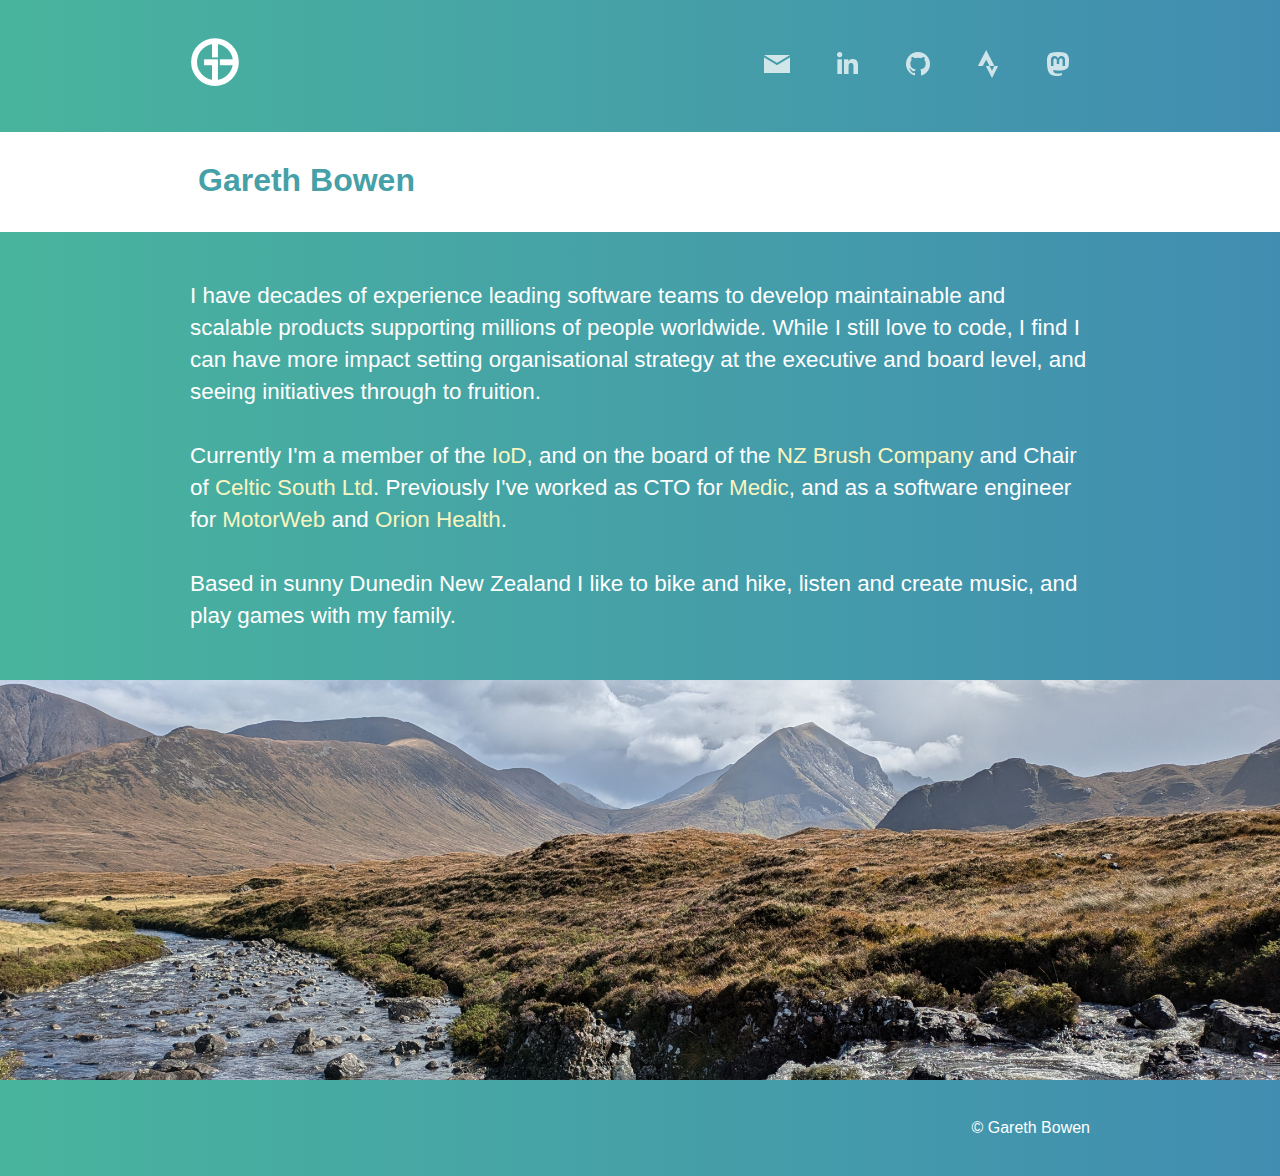
==== index.html @ 6cbdbd13 "ready to publish" ====
<!DOCTYPE html>
<html lang="en">
  <head>
    <meta charset="UTF-8">
    <meta name="viewport" content="width=device-width, initial-scale=1.0">
    <meta http-equiv="X-UA-Compatible" content="ie=edge">
    <title>Gareth Bowen - Technology, Music, Biking, Hiking, Dunedin, New Zealand</title>
    <link rel="stylesheet" href="./style.css">
    <link rel="apple-touch-icon" sizes="180x180" href="./logo/apple-touch-icon.png">
    <link rel="icon" type="image/png" sizes="32x32" href="./logo/favicon-32x32.png">
    <link rel="icon" type="image/png" sizes="16x16" href="./logo/favicon-16x16.png">
    <link rel="manifest" href="./site.webmanifest">
  </head>
  <body>
    <div>
      <div class="contact">
        <div class="logo">
          <a href="https://gareth.nz"><img src="./logo/logo-white.svg" alt="Gareth Bowen" width="50" /></a>
        </div>
        <div class="social">
          <ul>
            <li><a href="mailto:gareth@bowenwebdesign.co.nz"><img src="./icons/icons8-email-64.png" width="32" height="32" alt="Email Gareth Bowen"/></a></li>
            <li><a href="https://www.linkedin.com/in/garethjbowen/"><img src="./icons/icons8-linkedin-64.png" width="32" height="32" alt="View Gareth Bowen LinkedIn profile"/></a></li>
            <li><a href="https://github.com/garethbowen"><img src="./icons/icons8-github-64.png" width="32" height="32" alt="See Gareth's software development at GitHub"/></a></li>
            <li><a href="https://www.strava.com/athletes/13372622"><img src="./icons/icons8-strava-64.png" width="32" height="32" alt="Follow Gareth on Strava"/></a></li>
            <li><a href="https://mastodon.nz/@garethbowen"><img src="./icons/icons8-mastodon-64.png" width="32" height="32" alt="Lurking on mastodon"/></a></li>
          </ul>
        </div>
      </div>
    </div>
    <div class="banner">
      <div>
        <h1>Gareth Bowen</h1>
      </div>
    </div>
    <div>
      <div>
        <p>I have decades of experience leading software teams to develop maintainable and scalable products supporting millions of people worldwide. While I still love to code, I find I can have more impact setting organisational strategy at the executive and board level, and seeing initiatives through to fruition.</p>
        <p>Currently I'm a member of the <a href="https://www.iod.org.nz/">IoD</a>, and on the board of the <a href="https://www.nzbrush.co.nz/">NZ Brush Company</a> and Chair of <a href="https://www.celticsouth.co.nz/">Celtic South Ltd</a>. Previously I've worked as CTO for <a href="https://medic.org/">Medic</a>, and as a software engineer for <a href="https://motorweb.co.nz/">MotorWeb</a> and <a href="https://orionhealth.com/">Orion Health</a>.</p>
        <p>Based in sunny Dunedin New Zealand I like to bike and hike, listen and create music, and play games with my family.</p>
      </div>
    </div>
    <div class="full-width">
      <div id="splash"></div>
    </div>
    <div class="footer">
      <div>
        &copy; Gareth Bowen
      </div>
    </div>
    <script>
      const photos = [
        { src: 'finland.jpg', alt: 'Gareth Bowen skiing in Levi, Finland' },
        { src: 'fusen.jpg', alt: 'Gareth Bowen mountain climbing in Fusen, Germany' },
        { src: 'old-man-stor.jpg', alt: 'Gareth Bowen hiking in Scotland' },
        { src: 'piopiotahi.jpg', alt: 'Gareth Bowen hiking in Piopiotahi, New Zealand' },
        { src: 'rail-trail.jpg', alt: 'Gareth Bowen biking the Otago Central Rail Trail, New Zealand' },
        { src: 'scotland.jpg', alt: 'Gareth Bowen waterfall in Scotland' },
        { src: 'sutherland.jpg', alt: 'Gareth Bowen hiking to Sutherland Falls, New Zealand' },
        { src: 'vernazza.jpg', alt: 'Gareth Bowen visiting Vernazza, Italy' }
      ];
      const photo = photos[Math.floor(Math.random() * photos.length)];
      document.getElementById('splash').innerHTML = `<img src="./photos/${photo.src}" alt="${photo.alt}" />`;
    </script>
  </body>
</html>
---- style.css ----
html, body, div, span, applet, object, iframe,
h1, h2, h3, h4, h5, h6, p, blockquote, pre,
a, abbr, acronym, address, big, cite, code,
del, dfn, em, img, ins, kbd, q, s, samp,
small, strike, strong, sub, sup, tt, var,
b, u, i, center,
dl, dt, dd, ol, ul, li,
fieldset, form, label, legend,
table, caption, tbody, tfoot, thead, tr, th, td,
article, aside, canvas, details, embed, 
figure, figcaption, footer, header, hgroup, 
menu, nav, output, ruby, section, summary,
time, mark, audio, video {
	margin: 0;
	padding: 0;
	border: 0;
	font-size: 100%;
	font: inherit;
	vertical-align: baseline;
}
/* HTML5 display-role reset for older browsers */
article, aside, details, figcaption, figure, 
footer, header, hgroup, menu, nav, section {
	display: block;
}
body {
	line-height: 1;
}
ol, ul {
	list-style: none;
}
blockquote, q {
	quotes: none;
}
blockquote:before, blockquote:after,
q:before, q:after {
	content: '';
	content: none;
}
table {
	border-collapse: collapse;
	border-spacing: 0;
}

body {
  font-family: 'Lucida Sans', 'Lucida Sans Regular', 'Lucida Grande', 'Lucida Sans Unicode', Geneva, Verdana, sans-serif;
  line-height: 2rem;
  font-size: 1.4rem;
  background: #45A0A7;
  background: linear-gradient(90deg, #49B49D 0%, #418DB1 100%);
  color: #FFF;
}

.banner h1 {
  font-weight: bold;
  font-size: 2rem;
  display: inline-block;
  margin-left: 0.5rem;
}

a {
  color: #F9F5C1;
  text-decoration: none;
}

a:hover {
  text-decoration: underline;
}

p {
  padding: 1rem 0;
}

body > div > div {
  max-width: 900px;
  margin: 0 auto;
  padding: 2rem;
}

div.banner {
  background-color: #FFF;
  color: #45A0A7;
}

.full-width div {
  margin: 0;
  padding: 0;
  line-height: 0;
  max-width: 100%;
  max-height: 400px;
  overflow: hidden;
}

.full-width img {
  max-width: 100%;
}

.contact {
  display: flex;
  justify-content: space-between;
  flex-wrap: wrap;
  align-items: center;
}

.social {
  text-align: right;
  padding: 0;
  line-height: 1;
}

.social li {
  display: inline-block;
}

.social img {
  opacity: 75%;
  margin: 1rem;
}

.social a:hover img {
  transition: all 200ms ease;
  opacity: 100%;
}

.footer {
  text-align: right;
  font-size: 1rem;
}

@media (max-width: 500px) {
  body > div > div {
    padding: 1rem;
  }
  .social img {
    margin: 0.4rem;
  }
}
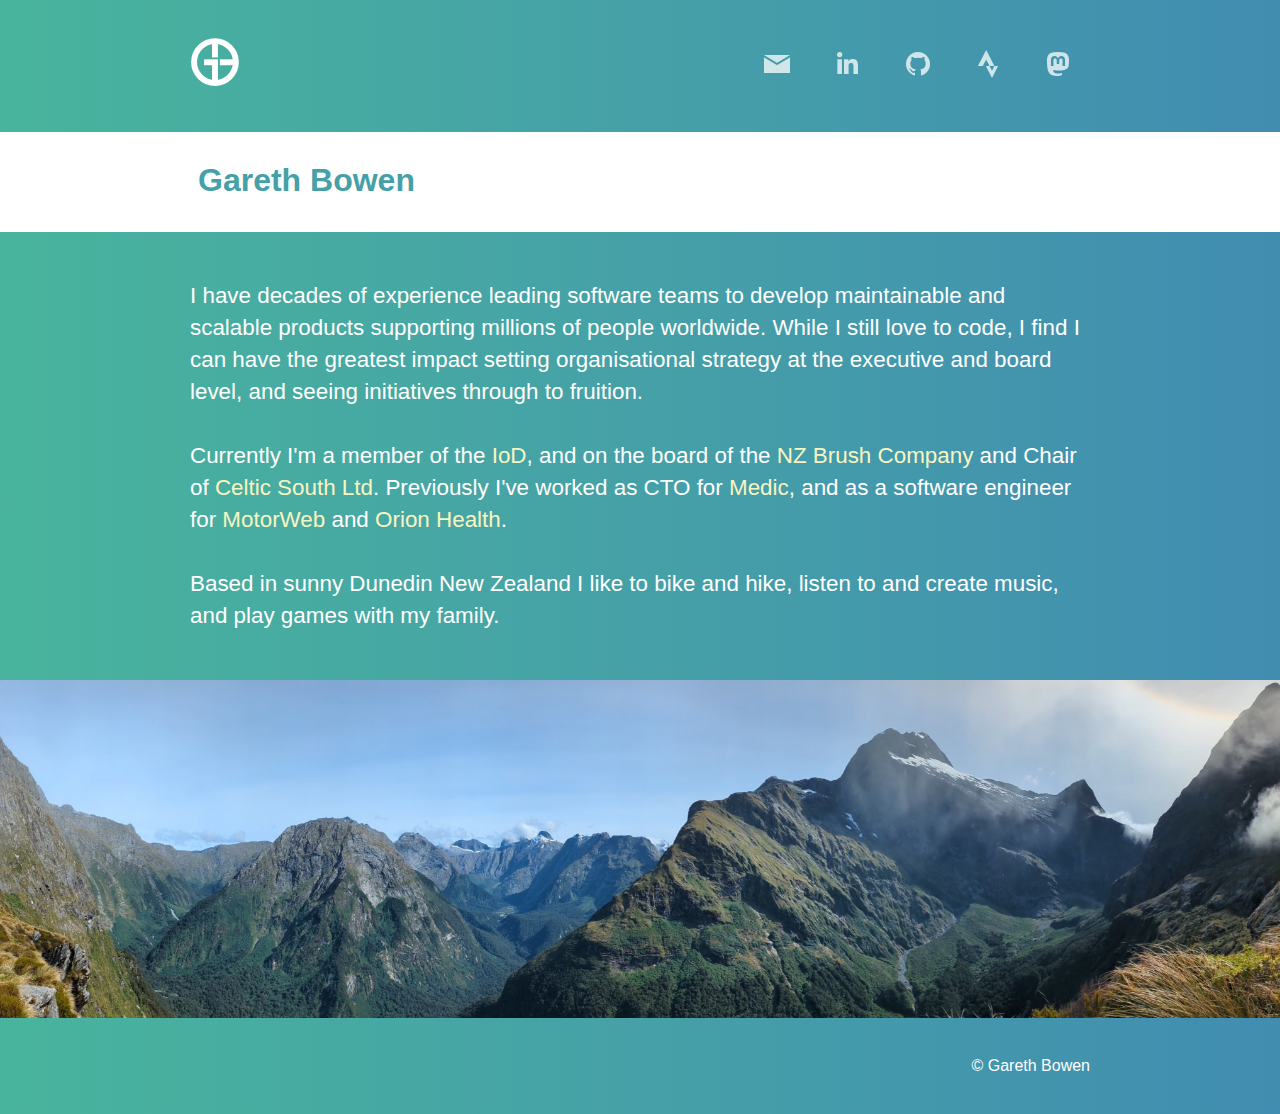
==== commit bbd00e8a: "rhondda feedback" ====
--- a/index.html
+++ b/index.html
@@ -35,9 +35,9 @@
     </div>
     <div>
       <div>
-        <p>I have decades of experience leading software teams to develop maintainable and scalable products supporting millions of people worldwide. While I still love to code, I find I can have more impact setting organisational strategy at the executive and board level, and seeing initiatives through to fruition.</p>
+        <p>I have decades of experience leading software teams to develop maintainable and scalable products supporting millions of people worldwide. While I still love to code, I find I can have the greatest impact setting organisational strategy at the executive and board level, and seeing initiatives through to fruition.</p>
         <p>Currently I'm a member of the <a href="https://www.iod.org.nz/">IoD</a>, and on the board of the <a href="https://www.nzbrush.co.nz/">NZ Brush Company</a> and Chair of <a href="https://www.celticsouth.co.nz/">Celtic South Ltd</a>. Previously I've worked as CTO for <a href="https://medic.org/">Medic</a>, and as a software engineer for <a href="https://motorweb.co.nz/">MotorWeb</a> and <a href="https://orionhealth.com/">Orion Health</a>.</p>
-        <p>Based in sunny Dunedin New Zealand I like to bike and hike, listen and create music, and play games with my family.</p>
+        <p>Based in sunny Dunedin New Zealand I like to bike and hike, listen to and create music, and play games with my family.</p>
       </div>
     </div>
     <div class="full-width">
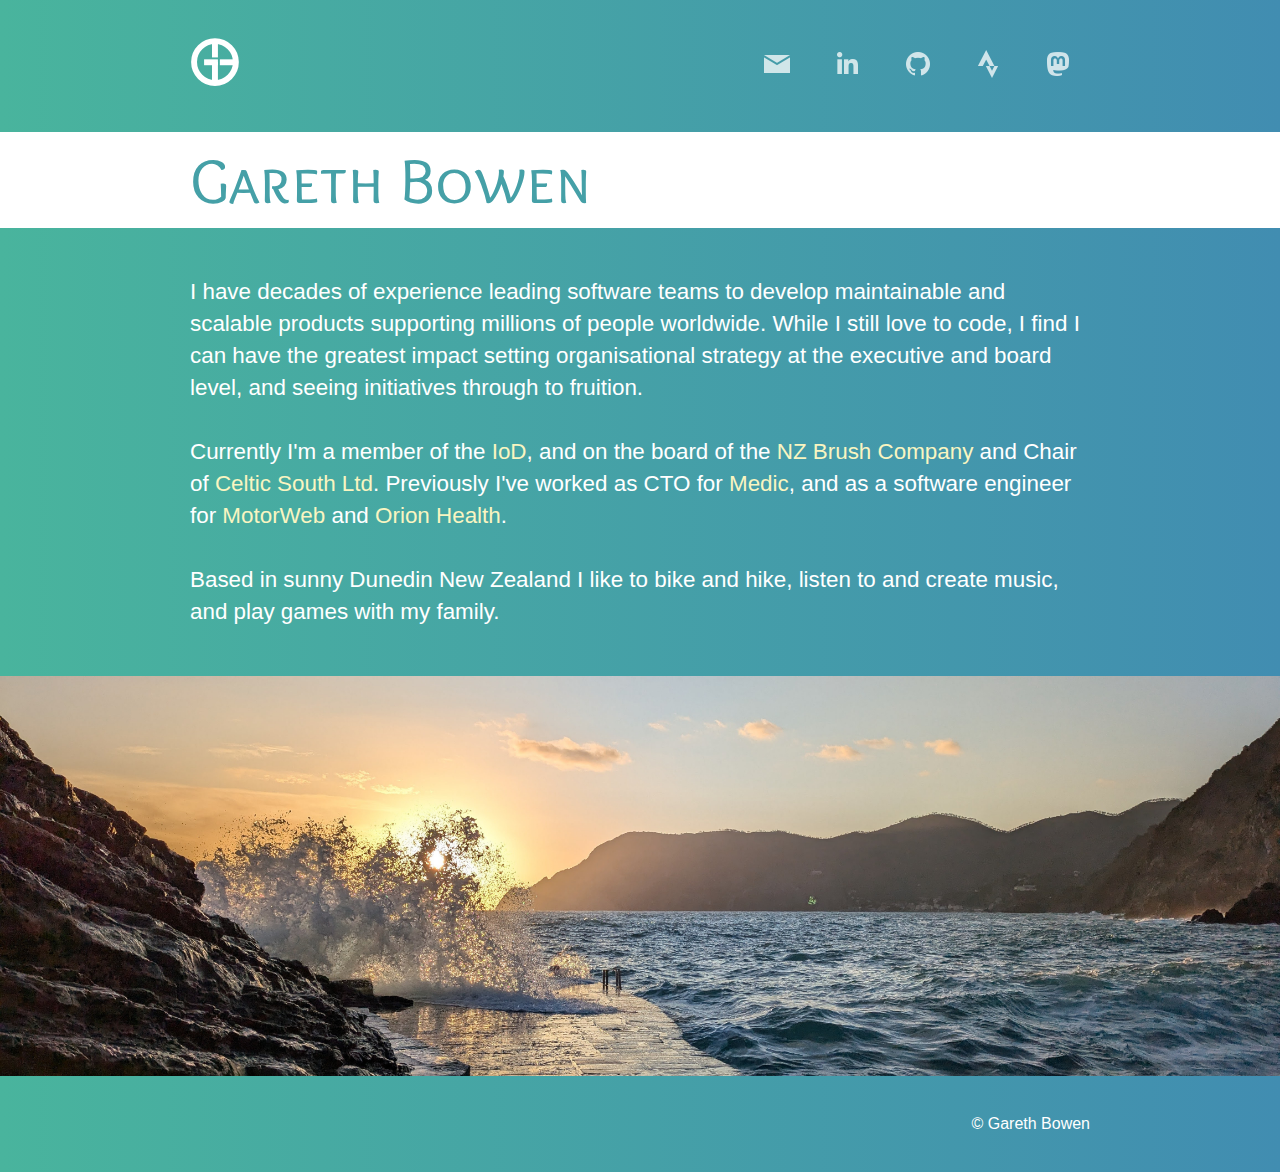
==== commit b6dc75d9: "fancify font" ====
--- a/index.html
+++ b/index.html
@@ -10,6 +10,9 @@
     <link rel="icon" type="image/png" sizes="32x32" href="./logo/favicon-32x32.png">
     <link rel="icon" type="image/png" sizes="16x16" href="./logo/favicon-16x16.png">
     <link rel="manifest" href="./site.webmanifest">
+    <link rel="preconnect" href="https://fonts.googleapis.com">
+    <link rel="preconnect" href="https://fonts.gstatic.com" crossorigin>
+    <link href="https://fonts.googleapis.com/css2?family=Overlock+SC&display=swap" rel="stylesheet">
   </head>
   <body>
     <div>
--- a/style.css
+++ b/style.css
@@ -52,10 +52,10 @@
 }
 
 .banner h1 {
-  font-weight: bold;
-  font-size: 2rem;
-  display: inline-block;
-  margin-left: 0.5rem;
+  font-size: 4rem;
+  font-family: "Overlock SC", serif;
+  font-weight: 400;
+  font-style: normal;
 }
 
 a {
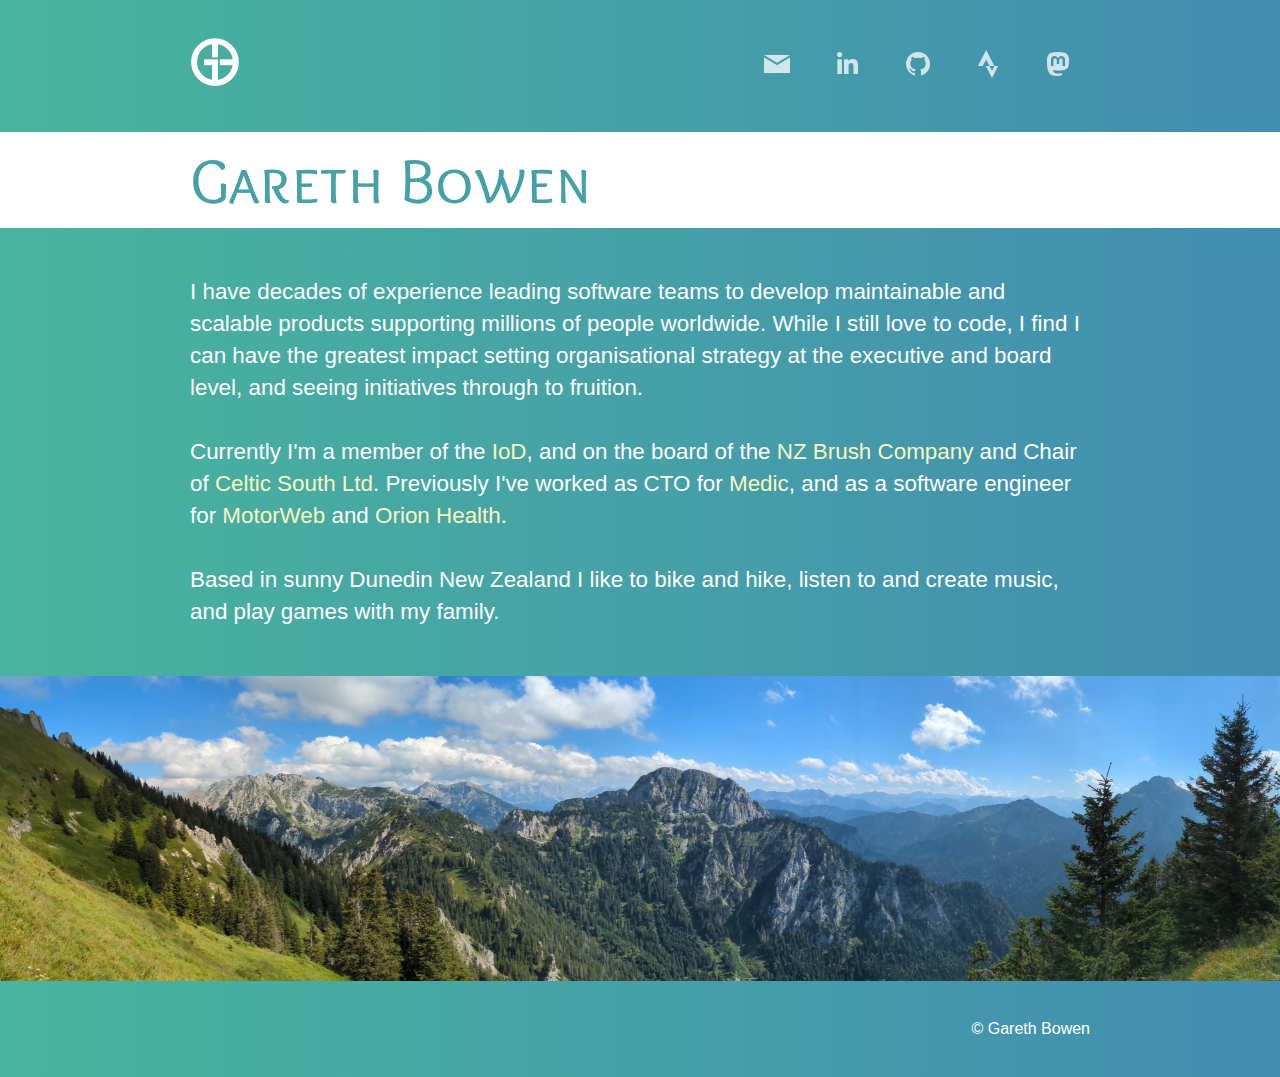
==== commit 442f20f1: "crop photos for mobile" ====
--- a/index.html
+++ b/index.html
@@ -53,17 +53,21 @@
     </div>
     <script>
       const photos = [
-        { src: 'finland.jpg', alt: 'Gareth Bowen skiing in Levi, Finland' },
-        { src: 'fusen.jpg', alt: 'Gareth Bowen mountain climbing in Fusen, Germany' },
-        { src: 'old-man-stor.jpg', alt: 'Gareth Bowen hiking in Scotland' },
-        { src: 'piopiotahi.jpg', alt: 'Gareth Bowen hiking in Piopiotahi, New Zealand' },
-        { src: 'rail-trail.jpg', alt: 'Gareth Bowen biking the Otago Central Rail Trail, New Zealand' },
-        { src: 'scotland.jpg', alt: 'Gareth Bowen waterfall in Scotland' },
-        { src: 'sutherland.jpg', alt: 'Gareth Bowen hiking to Sutherland Falls, New Zealand' },
-        { src: 'vernazza.jpg', alt: 'Gareth Bowen visiting Vernazza, Italy' }
+        { src: 'finland', alt: 'Gareth Bowen skiing in Levi, Finland' },
+        { src: 'fusen', alt: 'Gareth Bowen mountain climbing in Fusen, Germany' },
+        { src: 'old-man-stor', alt: 'Gareth Bowen hiking in Scotland' },
+        { src: 'piopiotahi', alt: 'Gareth Bowen hiking in Piopiotahi, New Zealand' },
+        { src: 'scotland', alt: 'Gareth Bowen waterfall in Scotland' },
+        { src: 'sutherland', alt: 'Gareth Bowen hiking to Sutherland Falls, New Zealand' },
+        { src: 'vernazza', alt: 'Gareth Bowen visiting Vernazza, Italy' }
       ];
       const photo = photos[Math.floor(Math.random() * photos.length)];
-      document.getElementById('splash').innerHTML = `<img src="./photos/${photo.src}" alt="${photo.alt}" />`;
+      const html = `<img
+        srcset="./photos/${photo.src}-600.jpg 600w, ./photos/${photo.src}-4000.jpg 4000w"
+        sizes="(max-width: 600px) 600px, 4000px"
+        src="./photos/${photo.src}-4000.jpg"
+        alt="${photo.alt}" />`;
+      document.getElementById('splash').innerHTML = html;
     </script>
   </body>
 </html>
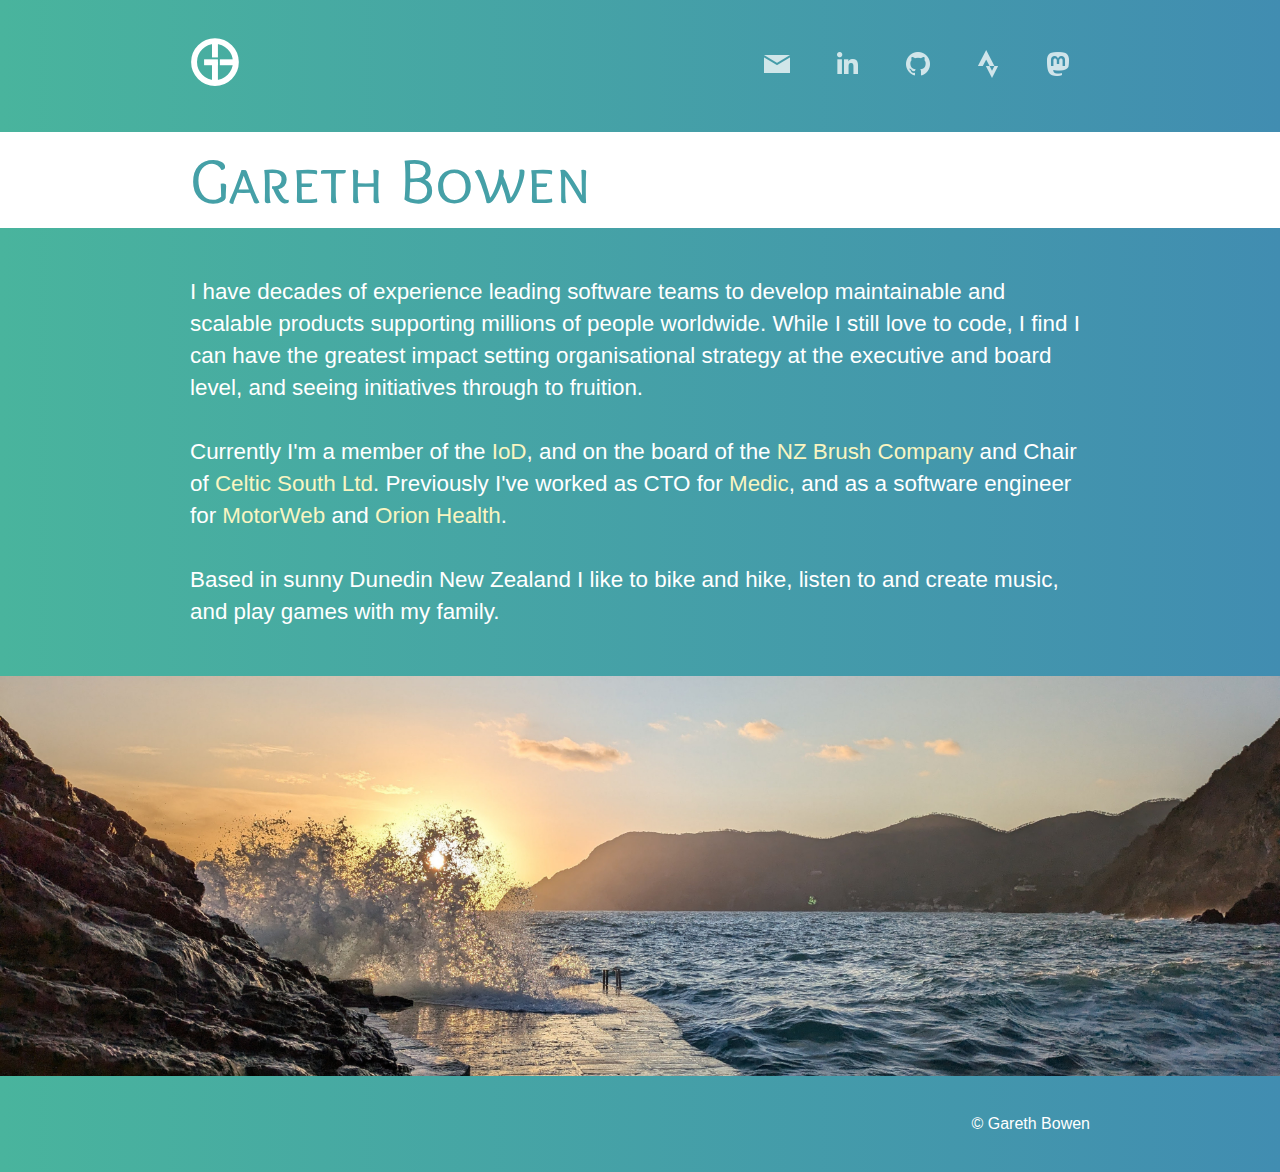
==== commit ce0452d2: "use picture and source, not srcset" ====
--- a/index.html
+++ b/index.html
@@ -62,11 +62,10 @@
         { src: 'vernazza', alt: 'Gareth Bowen visiting Vernazza, Italy' }
       ];
       const photo = photos[Math.floor(Math.random() * photos.length)];
-      const html = `<img
-        srcset="./photos/${photo.src}-600.jpg 600w, ./photos/${photo.src}-4000.jpg 4000w"
-        sizes="(max-width: 600px) 600px, 4000px"
-        src="./photos/${photo.src}-4000.jpg"
-        alt="${photo.alt}" />`;
+      const html = `<picture>
+        <source srcset="./photos/${photo.src}-4000.jpg" media="(min-width: 600px)" />
+        <img src="./photos/${photo.src}-600.jpg" alt="${photo.alt}" />
+      </picture>`;
       document.getElementById('splash').innerHTML = html;
     </script>
   </body>
--- a/style.css
+++ b/style.css
@@ -131,6 +131,12 @@
   body > div > div {
     padding: 1rem;
   }
+  body > div.banner > div {
+    padding: 2rem 1rem;
+  }
+  .banner h1 {
+    font-size: 3rem;
+  }
   .social img {
     margin: 0.4rem;
   }
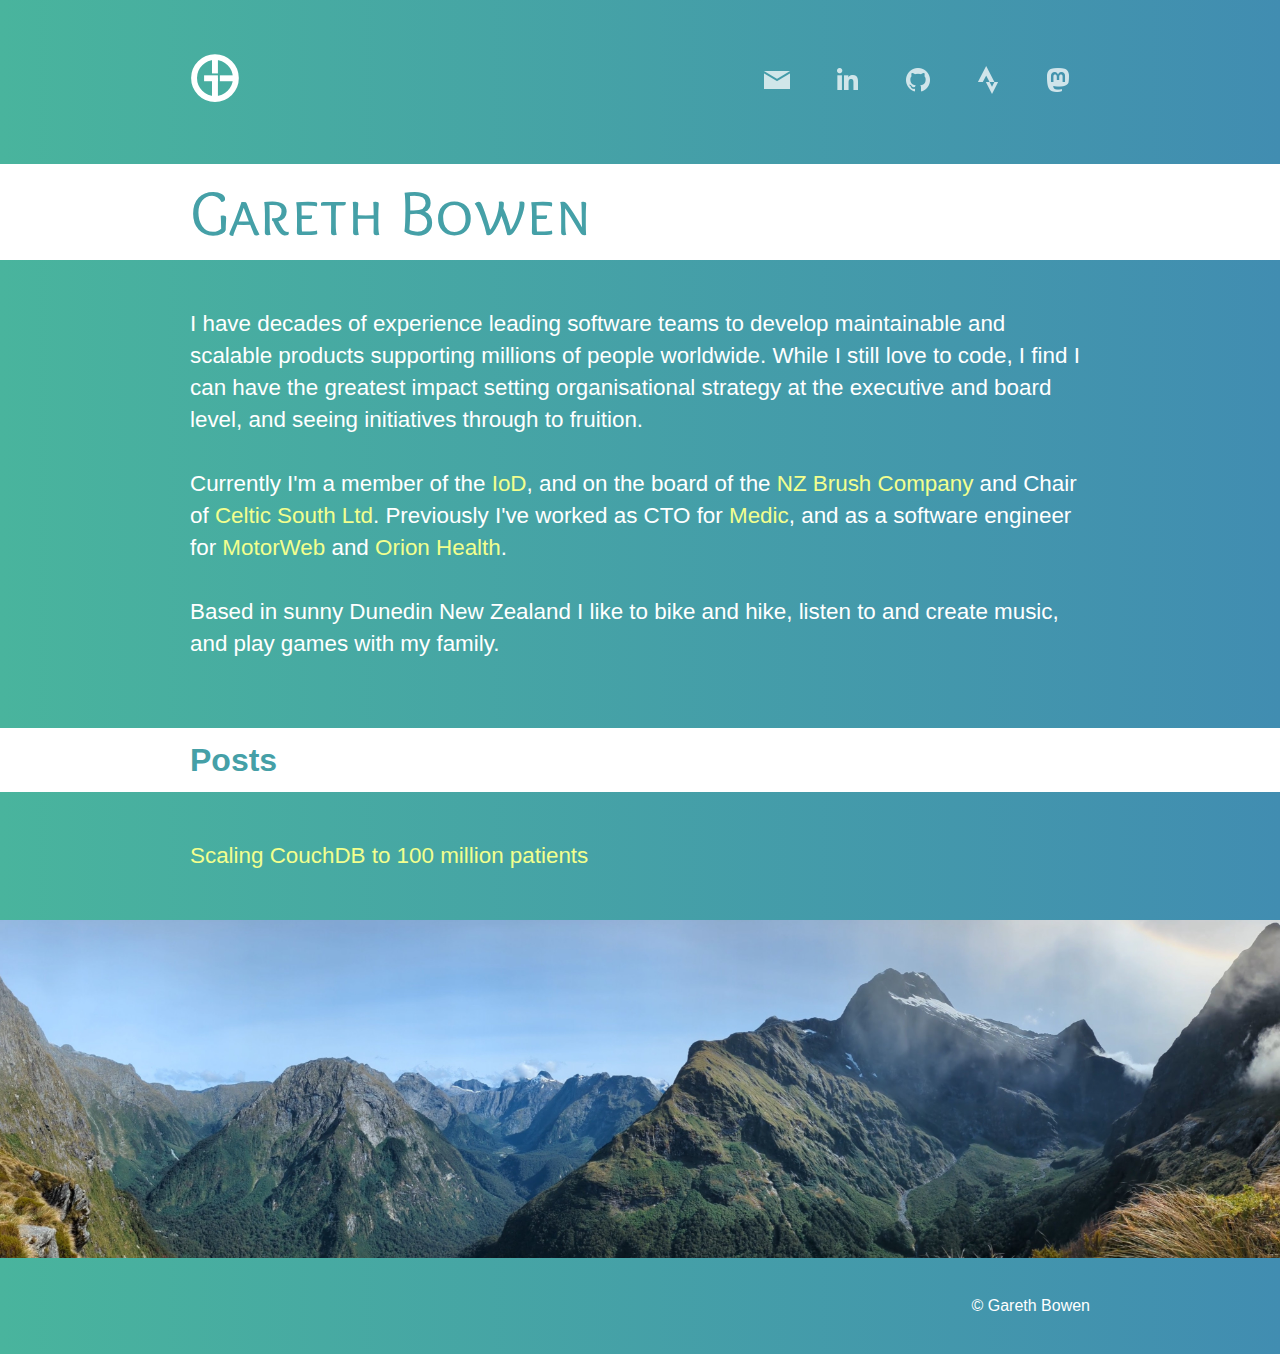
==== commit 17ed6b32: "added couchdb blog post" ====
--- a/index.html
+++ b/index.html
@@ -43,6 +43,18 @@
         <p>Based in sunny Dunedin New Zealand I like to bike and hike, listen to and create music, and play games with my family.</p>
       </div>
     </div>
+    <div class="page-title">
+      <div>
+        <h2>Posts</h2>
+      </div>
+    </div>
+    <div>
+      <div>
+        <ul>
+          <li><a href="couchdb-filtered-replication.html">Scaling CouchDB to 100 million patients</a></li>
+        </ul>
+      </div>
+    </div>
     <div class="full-width">
       <div id="splash"></div>
     </div>
--- a/style.css
+++ b/style.css
@@ -59,15 +59,53 @@
 }
 
 a {
-  color: #F9F5C1;
+  color: #f2ff8e;
+}
+
+h2,
+h3 {
+  font-weight: bold;
+}
+
+h2 {
+  margin-top: 2rem;
+  font-size: 2rem;
+}
+
+h3 {
+  margin-top: 5rem;
+  font-size: 1.5rem;
+}
+
+h4 {
+  margin-top: 1.5rem;
+}
+
+em {
+  font-style: italic;
+}
+
+pre {
+  background-color: #0002;
+  font-family: 'Courier New', Courier, monospace;
+  padding: 1rem;
+  font-size: 1rem;
+  line-height: 1.2rem;
+  border: 1px solid #fff;
+  overflow-x: scroll;
+}
+
+a {
   text-decoration: none;
+  outline : none;
 }
 
 a:hover {
   text-decoration: underline;
 }
 
-p {
+p,
+ul {
   padding: 1rem 0;
 }
 
@@ -77,9 +115,30 @@
   padding: 2rem;
 }
 
-div.banner {
+div.banner,
+div.page-title {
   background-color: #FFF;
   color: #45A0A7;
+}
+
+.section {
+  border-top: 10px solid #fff;
+}
+
+div.page-title {
+  margin-top: 20px;
+}
+
+div.page-title > div {
+  padding: 1rem 2rem;
+}
+
+div.page-title h2 {
+  margin-top: 0;
+}
+
+div.page-title p {
+  padding: 0;
 }
 
 .full-width div {
@@ -93,6 +152,25 @@
 
 .full-width img {
   max-width: 100%;
+}
+
+.splash {
+  text-align: center;
+}
+
+.splash > div {
+  display: inline-block;
+}
+
+.splash img {
+  max-width: 100%;
+}
+
+.splash .caption {
+  font-style: italic;
+  font-size: 0.8rem;
+  text-align: right;
+  padding: 0;
 }
 
 .contact {
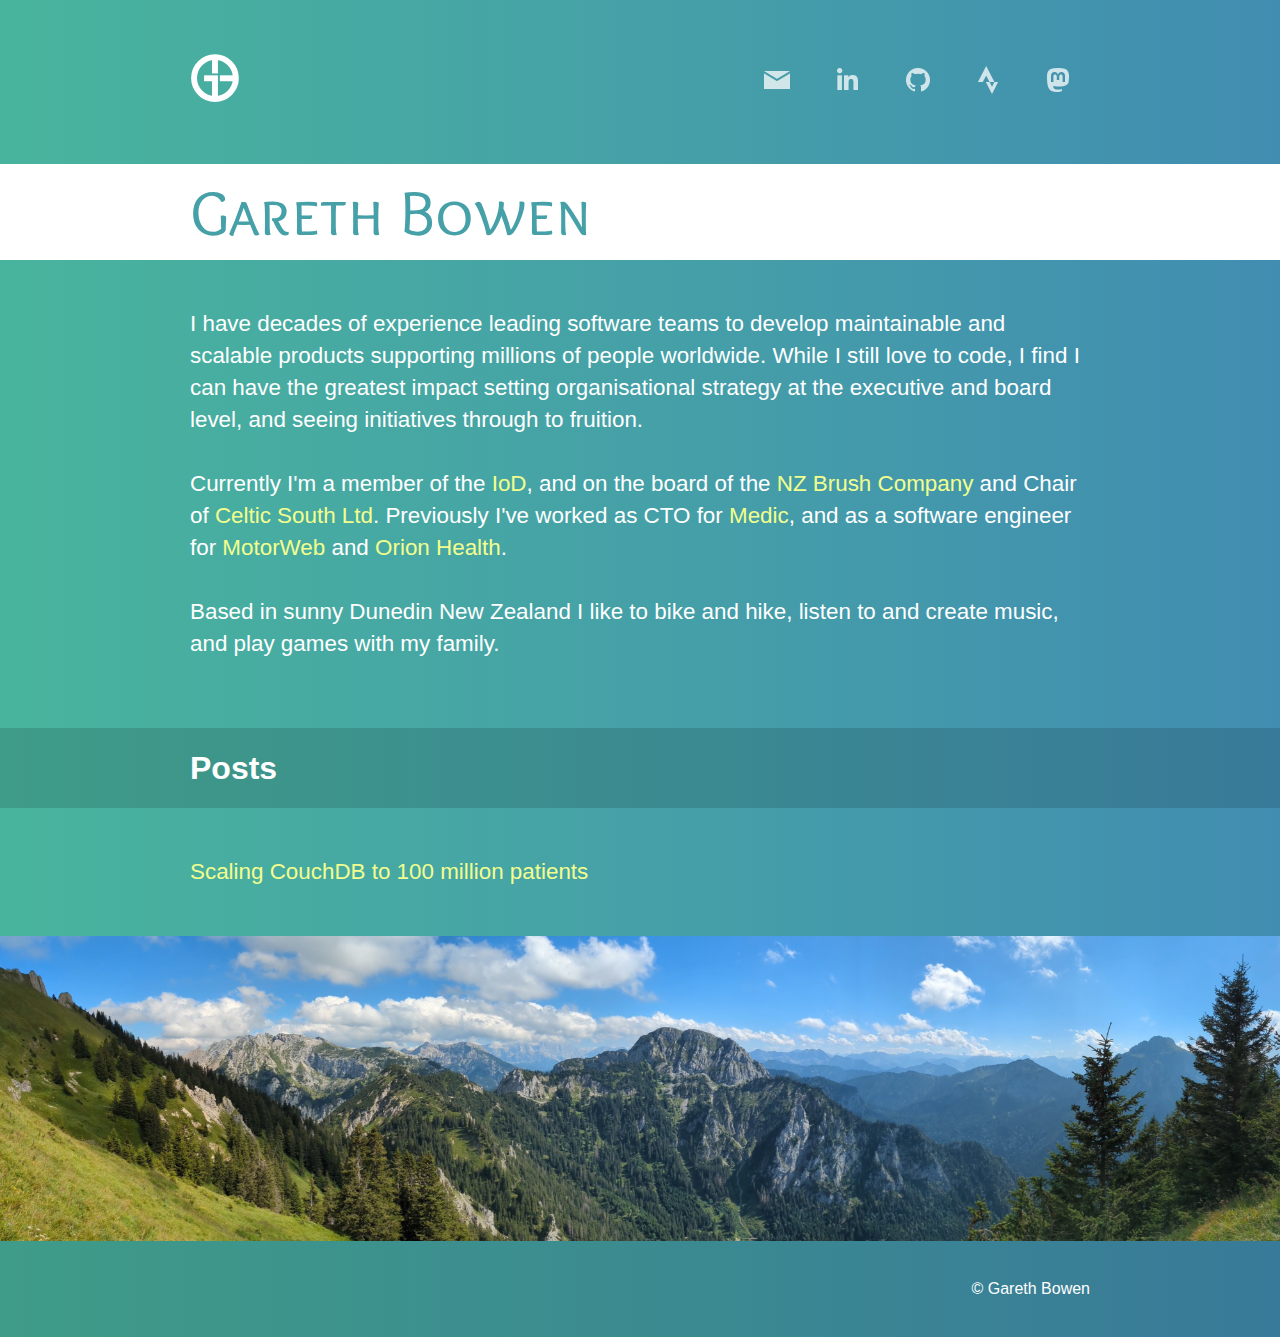
==== commit 206e154b: "add date to blog, and clean up styling some more" ====
--- a/index.html
+++ b/index.html
@@ -43,7 +43,7 @@
         <p>Based in sunny Dunedin New Zealand I like to bike and hike, listen to and create music, and play games with my family.</p>
       </div>
     </div>
-    <div class="page-title">
+    <div class="section-title">
       <div>
         <h2>Posts</h2>
       </div>
--- a/style.css
+++ b/style.css
@@ -70,6 +70,7 @@
 h2 {
   margin-top: 2rem;
   font-size: 2rem;
+  line-height: 3rem;
 }
 
 h3 {
@@ -85,8 +86,13 @@
   font-style: italic;
 }
 
+pre,
+div.section-title,
+div.footer {
+  background-color: #0002;
+}
+
 pre {
-  background-color: #0002;
   font-family: 'Courier New', Courier, monospace;
   padding: 1rem;
   font-size: 1rem;
@@ -115,30 +121,31 @@
   padding: 2rem;
 }
 
-div.banner,
-div.page-title {
+div.banner {
   background-color: #FFF;
   color: #45A0A7;
 }
 
-.section {
-  border-top: 10px solid #fff;
-}
-
-div.page-title {
+div.section-title {
+  color: #fff;
   margin-top: 20px;
 }
 
-div.page-title > div {
+div.section-title > div {
   padding: 1rem 2rem;
 }
 
-div.page-title h2 {
+div.section-title h2,
+div.section-title h3 {
   margin-top: 0;
 }
 
-div.page-title p {
-  padding: 0;
+div.section-title p {
+  padding: 0;
+}
+
+div.section-title a {
+  color: #fff;
 }
 
 .full-width div {
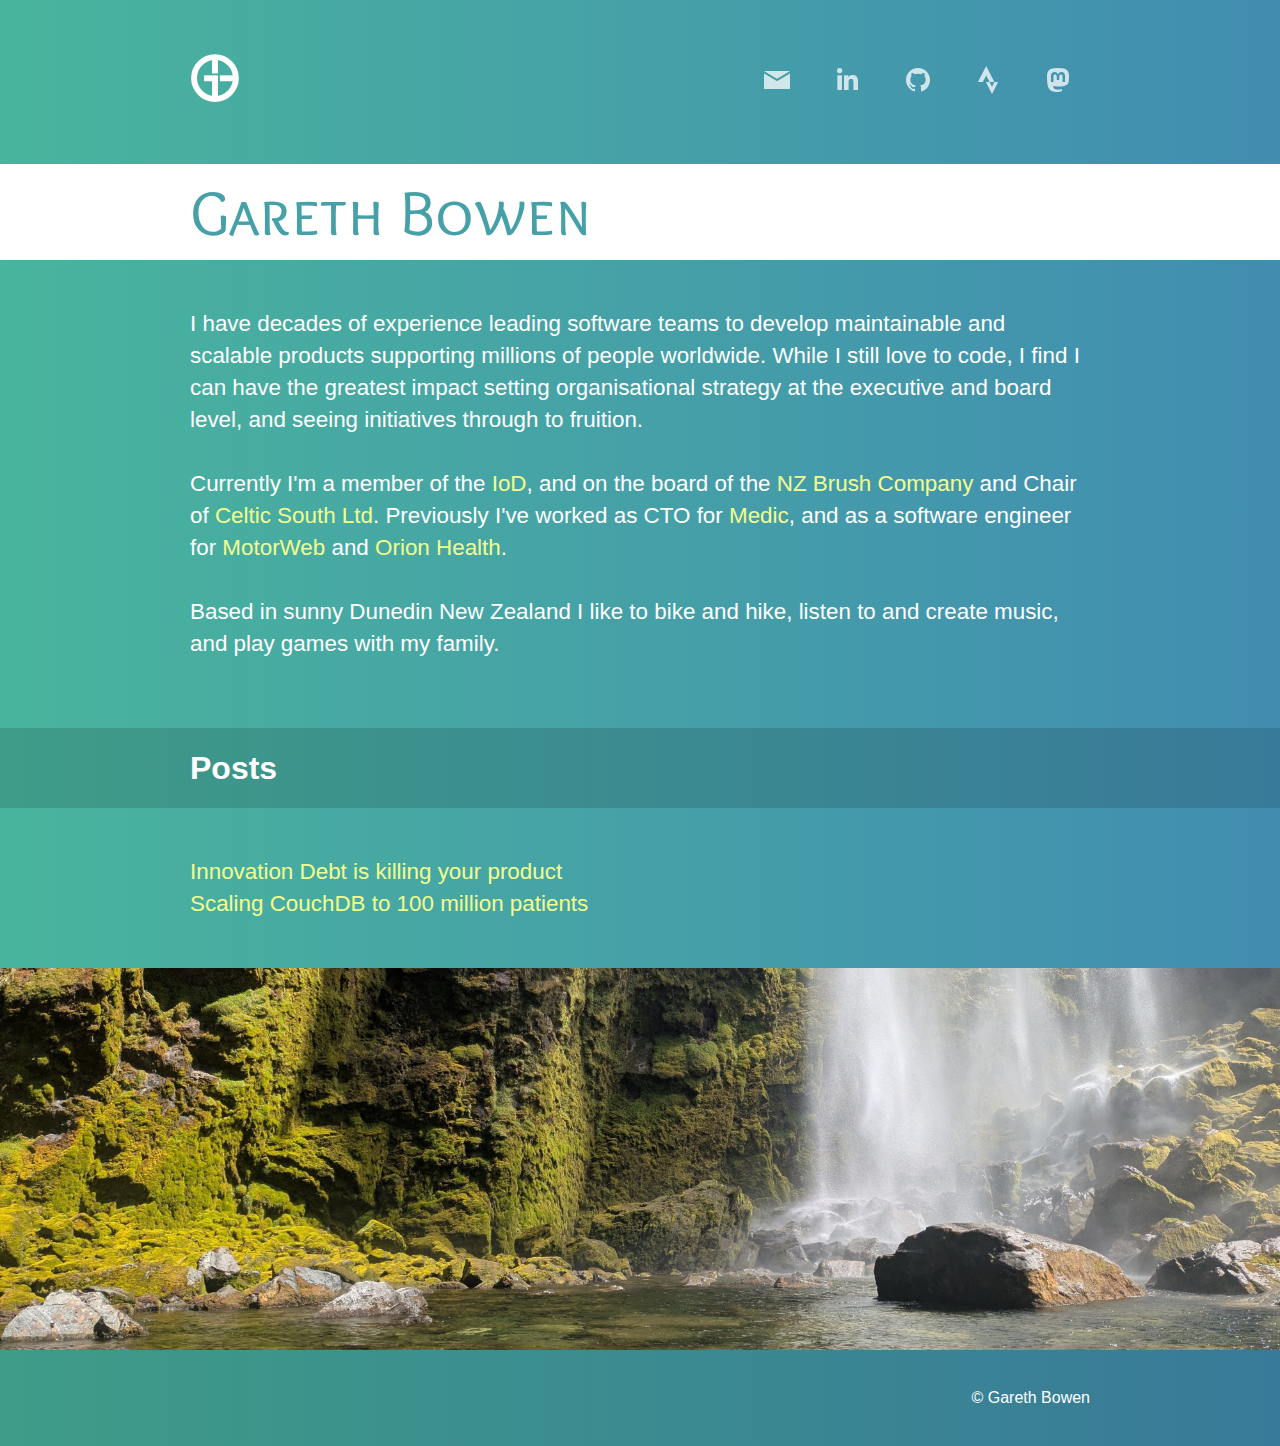
==== commit a003a78a: "blog post: innovation debt" ====
--- a/index.html
+++ b/index.html
@@ -51,6 +51,7 @@
     <div>
       <div>
         <ul>
+          <li><a href="innovation-debt.html">Innovation Debt is killing your product</a></li>
           <li><a href="couchdb-filtered-replication.html">Scaling CouchDB to 100 million patients</a></li>
         </ul>
       </div>
--- a/style.css
+++ b/style.css
@@ -51,6 +51,11 @@
   color: #FFF;
 }
 
+sup {
+  vertical-align: revert;
+  font-size: 0.8rem;
+}
+
 .banner h1 {
   font-size: 4rem;
   font-family: "Overlock SC", serif;
@@ -171,6 +176,7 @@
 
 .splash img {
   max-width: 100%;
+  height: auto;
 }
 
 .splash .caption {
